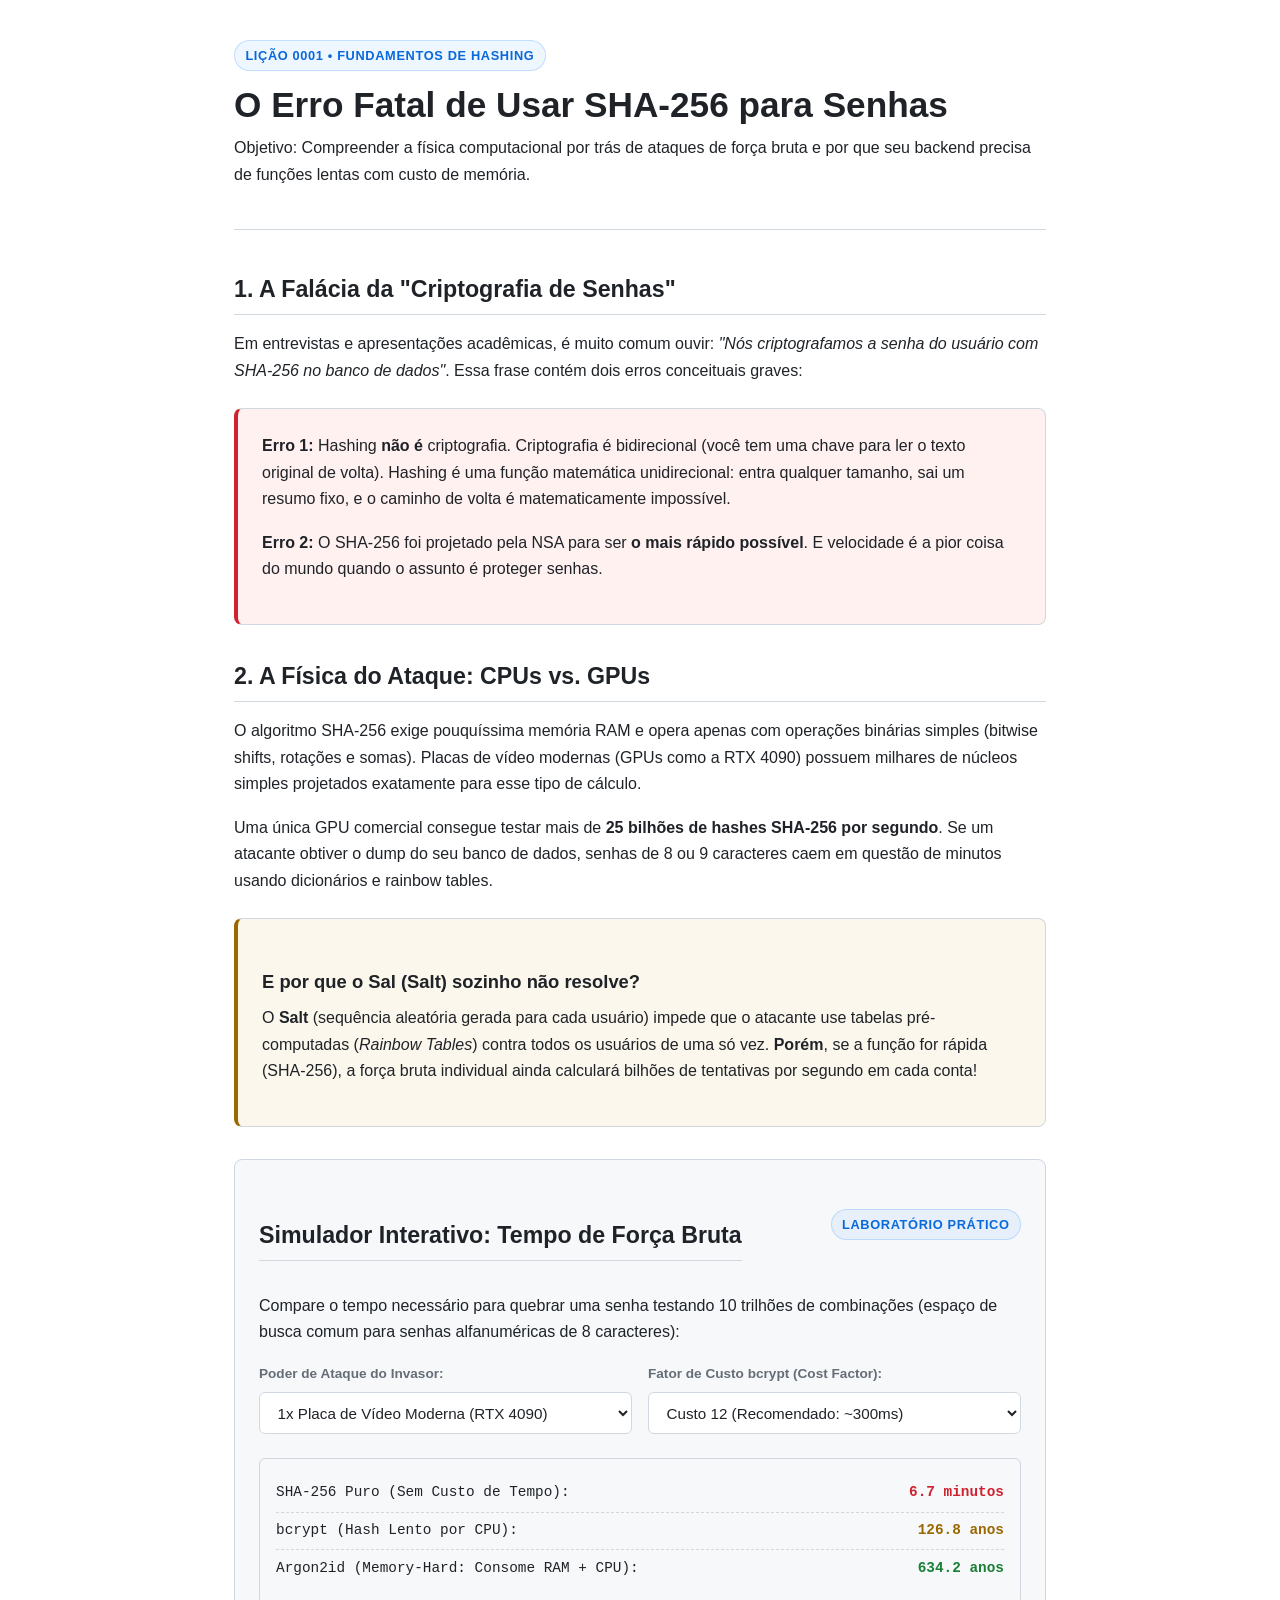
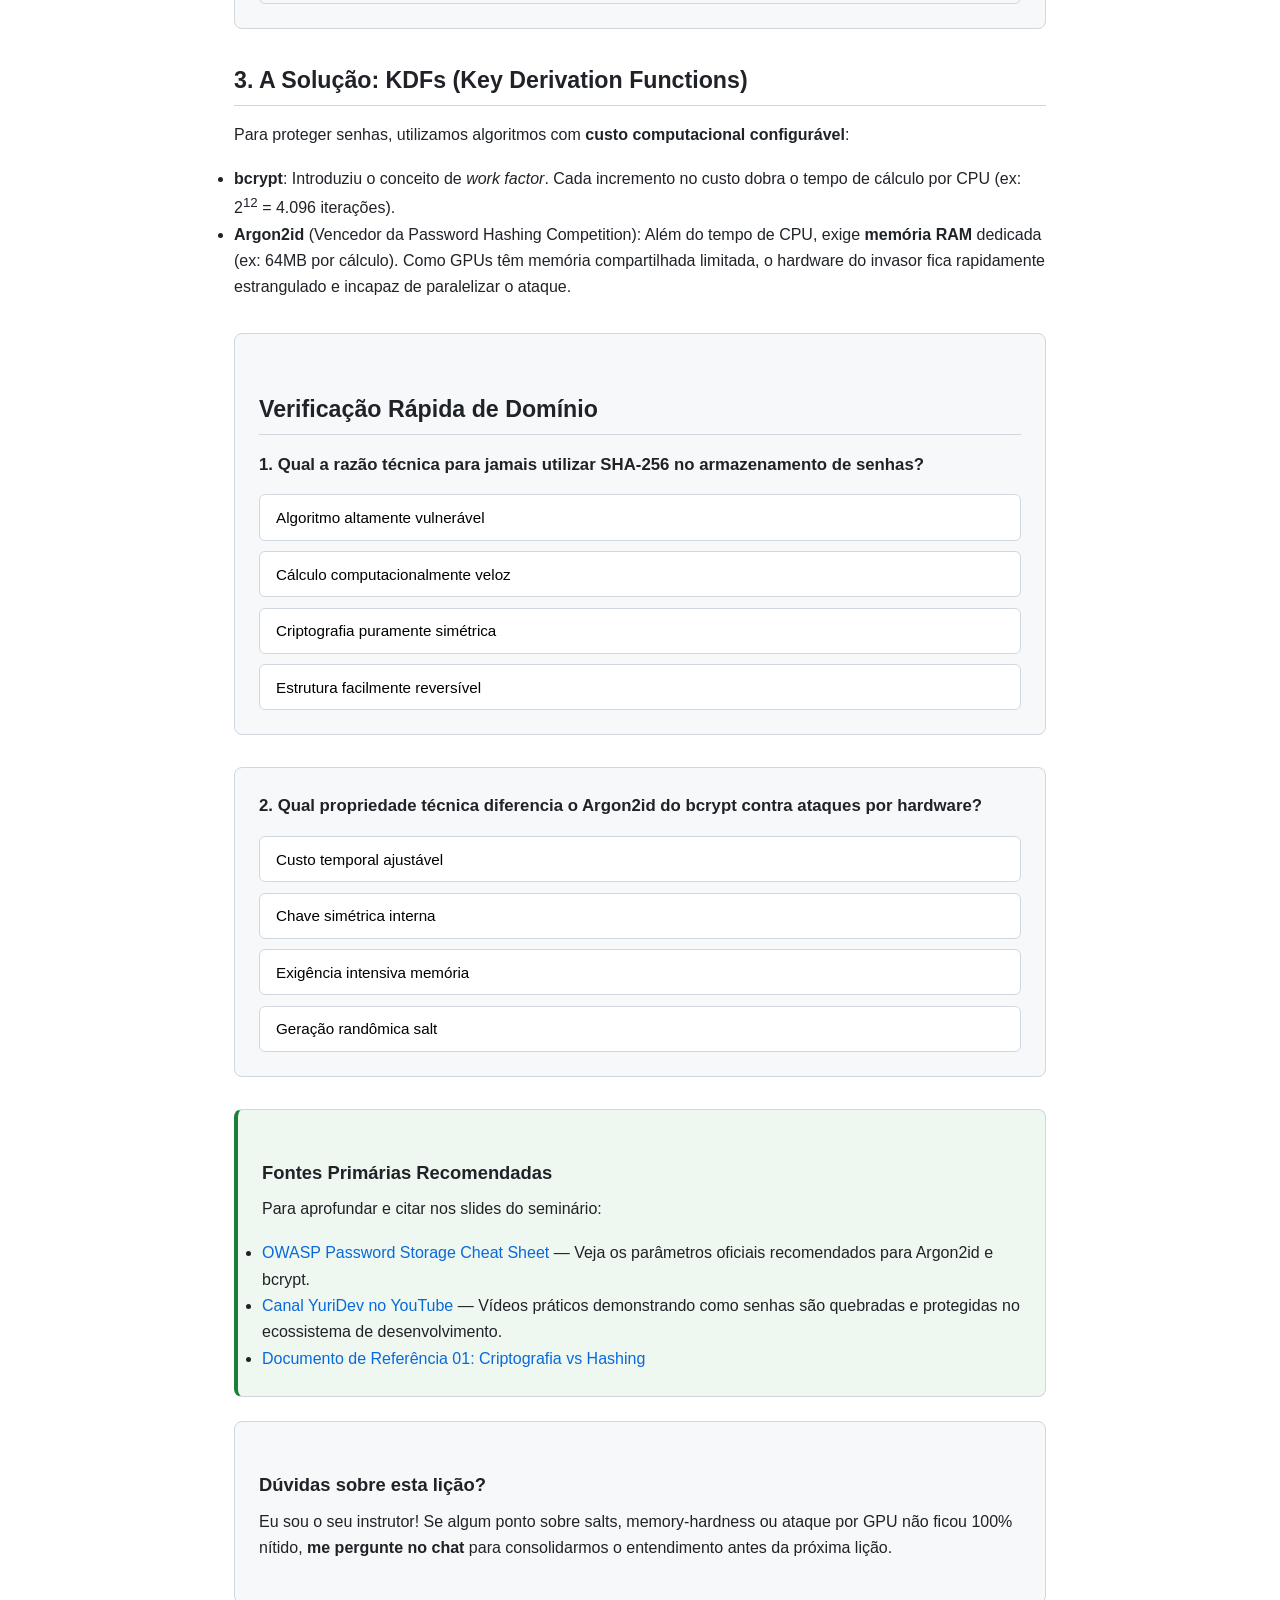
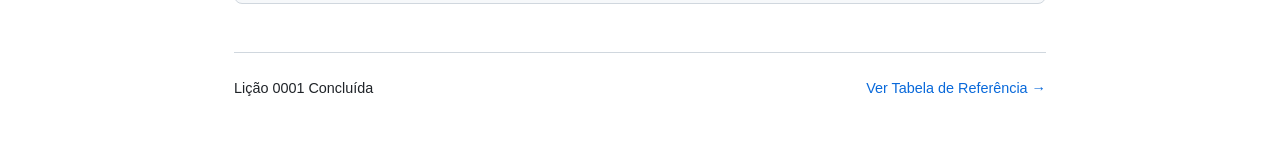
==== lessons/0001-o-erro-fatal-do-sha256.html @ 40860a8c "Initial commit" ====
<!DOCTYPE html>
<html lang="pt-BR">
<head>
  <meta charset="UTF-8">
  <meta name="viewport" content="width=device-width, initial-scale=1.0">
  <title>Lição 0001: Por que o SHA-256 é um Erro Fatal para Senhas</title>
  <link rel="stylesheet" href="../assets/style.css">
</head>
<body>
  <header>
    <span class="lesson-badge">Lição 0001 • Fundamentos de Hashing</span>
    <h1>O Erro Fatal de Usar SHA-256 para Senhas</h1>
    <p>Objetivo: Compreender a física computacional por trás de ataques de força bruta e por que seu backend precisa de funções lentas com custo de memória.</p>
  </header>

  <main>
    <section>
      <h2>1. A Falácia da "Criptografia de Senhas"</h2>
      <p>Em entrevistas e apresentações acadêmicas, é muito comum ouvir: <em>"Nós criptografamos a senha do usuário com SHA-256 no banco de dados"</em>. Essa frase contém dois erros conceituais graves:</p>
      
      <div class="card alert-danger">
        <p><strong>Erro 1:</strong> Hashing <strong>não é</strong> criptografia. Criptografia é bidirecional (você tem uma chave para ler o texto original de volta). Hashing é uma função matemática unidirecional: entra qualquer tamanho, sai um resumo fixo, e o caminho de volta é matematicamente impossível.</p>
        <p><strong>Erro 2:</strong> O SHA-256 foi projetado pela NSA para ser <strong>o mais rápido possível</strong>. E velocidade é a pior coisa do mundo quando o assunto é proteger senhas.</p>
      </div>
    </section>

    <section>
      <h2>2. A Física do Ataque: CPUs vs. GPUs</h2>
      <p>O algoritmo SHA-256 exige pouquíssima memória RAM e opera apenas com operações binárias simples (bitwise shifts, rotações e somas). Placas de vídeo modernas (GPUs como a RTX 4090) possuem milhares de núcleos simples projetados exatamente para esse tipo de cálculo.</p>
      
      <p>Uma única GPU comercial consegue testar mais de <strong>25 bilhões de hashes SHA-256 por segundo</strong>. Se um atacante obtiver o dump do seu banco de dados, senhas de 8 ou 9 caracteres caem em questão de minutos usando dicionários e rainbow tables.</p>

      <div class="card alert-warning">
        <h3>E por que o Sal (Salt) sozinho não resolve?</h3>
        <p>O <strong>Salt</strong> (sequência aleatória gerada para cada usuário) impede que o atacante use tabelas pré-computadas (<em>Rainbow Tables</em>) contra todos os usuários de uma só vez. <strong>Porém</strong>, se a função for rápida (SHA-256), a força bruta individual ainda calculará bilhões de tentativas por segundo em cada conta!</p>
      </div>
    </section>

    <!-- Simulador Interativo -->
    <section class="simulator">
      <div class="simulator-header">
        <h2>Simulador Interativo: Tempo de Força Bruta</h2>
        <span class="lesson-badge">Laboratório Prático</span>
      </div>
      <p>Compare o tempo necessário para quebrar uma senha testando 10 trilhões de combinações (espaço de busca comum para senhas alfanuméricas de 8 caracteres):</p>

      <div class="simulator-controls">
        <div class="form-group">
          <label for="hardware-select">Poder de Ataque do Invasor:</label>
          <select id="hardware-select">
            <option value="1">1x Placa de Vídeo Moderna (RTX 4090)</option>
            <option value="8">Rig com 8x GPUs RTX 4090</option>
            <option value="64">Cluster Profissional (64 GPUs em Nuvem)</option>
          </select>
        </div>
        <div class="form-group">
          <label for="cost-factor">Fator de Custo bcrypt (Cost Factor):</label>
          <select id="cost-factor">
            <option value="10">Custo 10 (Mais rápido: ~100ms)</option>
            <option value="12" selected>Custo 12 (Recomendado: ~300ms)</option>
            <option value="14">Custo 14 (Servidores potentes: ~1.2s)</option>
          </select>
        </div>
      </div>

      <div class="sim-output">
        <div class="sim-metric">
          <span>SHA-256 Puro (Sem Custo de Tempo):</span>
          <strong id="sha-result" style="color: var(--danger)">Calculando...</strong>
        </div>
        <div class="sim-metric">
          <span>bcrypt (Hash Lento por CPU):</span>
          <strong id="bcrypt-result" style="color: var(--warning)">Calculando...</strong>
        </div>
        <div class="sim-metric">
          <span>Argon2id (Memory-Hard: Consome RAM + CPU):</span>
          <strong id="argon-result" style="color: var(--success)">Calculando...</strong>
        </div>
      </div>
    </section>

    <section>
      <h2>3. A Solução: KDFs (Key Derivation Functions)</h2>
      <p>Para proteger senhas, utilizamos algoritmos com <strong>custo computacional configurável</strong>:</p>
      <ul>
        <li><strong>bcrypt</strong>: Introduziu o conceito de <em>work factor</em>. Cada incremento no custo dobra o tempo de cálculo por CPU (ex: 2<sup>12</sup> = 4.096 iterações).</li>
        <li><strong>Argon2id</strong> (Vencedor da Password Hashing Competition): Além do tempo de CPU, exige <strong>memória RAM</strong> dedicada (ex: 64MB por cálculo). Como GPUs têm memória compartilhada limitada, o hardware do invasor fica rapidamente estrangulado e incapaz de paralelizar o ataque.</li>
      </ul>
    </section>

    <!-- Quiz Interativo -->
    <section class="quiz-widget" id="quiz-1">
      <h2>Verificação Rápida de Domínio</h2>
      <p class="quiz-question">1. Qual a razão técnica para jamais utilizar SHA-256 no armazenamento de senhas?</p>
      <div class="quiz-options">
        <button class="quiz-option" data-correct="false">Algoritmo altamente vulnerável</button>
        <button class="quiz-option" data-correct="true">Cálculo computacionalmente veloz</button>
        <button class="quiz-option" data-correct="false">Criptografia puramente simétrica</button>
        <button class="quiz-option" data-correct="false">Estrutura facilmente reversível</button>
      </div>
      <div class="quiz-feedback" id="quiz-feedback-1"></div>
    </section>

    <section class="quiz-widget" id="quiz-2">
      <p class="quiz-question">2. Qual propriedade técnica diferencia o Argon2id do bcrypt contra ataques por hardware?</p>
      <div class="quiz-options">
        <button class="quiz-option" data-correct="false">Custo temporal ajustável</button>
        <button class="quiz-option" data-correct="false">Chave simétrica interna</button>
        <button class="quiz-option" data-correct="true">Exigência intensiva memória</button>
        <button class="quiz-option" data-correct="false">Geração randômica salt</button>
      </div>
      <div class="quiz-feedback" id="quiz-feedback-2"></div>
    </section>

    <section class="card alert-success">
      <h3>Fontes Primárias Recomendadas</h3>
      <p>Para aprofundar e citar nos slides do seminário:</p>
      <ul>
        <li><a href="https://cheatsheetseries.owasp.org/cheatsheets/Password_Storage_Cheat_Sheet.html" target="_blank" rel="noopener">OWASP Password Storage Cheat Sheet</a> — Veja os parâmetros oficiais recomendados para Argon2id e bcrypt.</li>
        <li><a href="https://www.youtube.com/@YuriDev" target="_blank" rel="noopener">Canal YuriDev no YouTube</a> — Vídeos práticos demonstrando como senhas são quebradas e protegidas no ecossistema de desenvolvimento.</li>
        <li><a href="../reference/01-hashing-vs-criptografia.html">Documento de Referência 01: Criptografia vs Hashing</a></li>
      </ul>
    </section>

    <section class="card">
      <h3>Dúvidas sobre esta lição?</h3>
      <p>Eu sou o seu instrutor! Se algum ponto sobre salts, memory-hardness ou ataque por GPU não ficou 100% nítido, <strong>me pergunte no chat</strong> para consolidarmos o entendimento antes da próxima lição.</p>
    </section>
  </main>

  <footer class="nav-footer">
    <span>Lição 0001 Concluída</span>
    <a href="../reference/01-hashing-vs-criptografia.html">Ver Tabela de Referência →</a>
  </footer>

  <script>
    // Simulator Logic
    const combinations = 10000000000000; // 10 trilhões
    const hardwareSelect = document.getElementById('hardware-select');
    const costFactorSelect = document.getElementById('cost-factor');

    function updateSimulator() {
      const gpus = parseInt(hardwareSelect.value, 10);
      const cost = parseInt(costFactorSelect.value, 10);

      // SHA-256: ~25 bilhões hashes/seg por RTX 4090
      const shaSpeed = 25000000000 * gpus;
      const shaSeconds = combinations / shaSpeed;
      document.getElementById('sha-result').textContent = formatTime(shaSeconds);

      // bcrypt: ~10.000 h/s em cost 10 para 1 GPU, divide por 2 a cada aumento de custo
      const baseBcrypt = 10000 * Math.pow(2, 10 - cost) * gpus;
      const bcryptSeconds = combinations / baseBcrypt;
      document.getElementById('bcrypt-result').textContent = formatTime(bcryptSeconds);

      // Argon2id: memória de GPU esgota, velocidade drasticamente menor (~500 h/s com 64MB)
      const baseArgon = 500 * gpus;
      const argonSeconds = combinations / baseArgon;
      document.getElementById('argon-result').textContent = formatTime(argonSeconds);
    }

    function formatTime(sec) {
      if (sec < 60) return `${sec.toFixed(1)} segundos (instantâneo)`;
      if (sec < 3600) return `${(sec / 60).toFixed(1)} minutos`;
      if (sec < 86400) return `${(sec / 3600).toFixed(1)} horas`;
      if (sec < 31536000) return `${(sec / 86400).toFixed(1)} dias`;
      const anos = sec / 31536000;
      if (anos > 1000) return `${(anos / 1000).toFixed(1)} milênios (inviável)`;
      return `${anos.toFixed(1)} anos`;
    }

    hardwareSelect.addEventListener('change', updateSimulator);
    costFactorSelect.addEventListener('change', updateSimulator);
    updateSimulator();

    // Quiz Logic
    function setupQuiz(quizId, feedbackId) {
      const container = document.getElementById(quizId);
      const feedback = document.getElementById(feedbackId);
      const buttons = container.querySelectorAll('.quiz-option');

      buttons.forEach(btn => {
        btn.addEventListener('click', () => {
          buttons.forEach(b => {
            b.disabled = true;
            if (b.dataset.correct === "true") b.classList.add('correct');
          });

          if (btn.dataset.correct === "true") {
            feedback.style.display = 'block';
            feedback.className = 'quiz-feedback alert-success';
            feedback.innerHTML = '<strong>Correto!</strong> O cálculo veloz permite testar bilhões de possibilidades por segundo em GPUs.';
          } else {
            btn.classList.add('incorrect');
            feedback.style.display = 'block';
            feedback.className = 'quiz-feedback alert-danger';
            feedback.innerHTML = '<strong>Incorreto.</strong> O problema do SHA-256 para senhas é a sua velocidade extrema de processamento, facilitando força bruta.';
          }
        });
      });
    }

    setupQuiz('quiz-1', 'quiz-feedback-1');

    // Quiz 2 feedback override
    const container2 = document.getElementById('quiz-2');
    const feedback2 = document.getElementById('quiz-feedback-2');
    const buttons2 = container2.querySelectorAll('.quiz-option');
    buttons2.forEach(btn => {
      btn.addEventListener('click', () => {
        buttons2.forEach(b => {
          b.disabled = true;
          if (b.dataset.correct === "true") b.classList.add('correct');
        });
        if (btn.dataset.correct === "true") {
          feedback2.style.display = 'block';
          feedback2.className = 'quiz-feedback alert-success';
          feedback2.innerHTML = '<strong>Correto!</strong> O Argon2id força o consumo de memória RAM, inviabilizando a paralelização em placas de vídeo.';
        } else {
          btn.classList.add('incorrect');
          feedback2.style.display = 'block';
          feedback2.className = 'quiz-feedback alert-danger';
          feedback2.innerHTML = '<strong>Incorreto.</strong> A grande inovação do Argon2id é ser memory-hard (exigir muita memória física por tentativa).';
        }
      });
    });
  </script>
</body>
</html>
---- assets/style.css ----
/* Tufte-inspired clean modern stylesheet for interactive lessons */
:root {
  --bg: #0d1117;
  --text: #e6edf3;
  --text-muted: #8b949e;
  --card-bg: #161b22;
  --card-border: #30363d;
  --accent: #58a6ff;
  --accent-hover: #1f6feb;
  --success: #2ea043;
  --danger: #f85149;
  --warning: #d29922;
  --code-bg: #0b0e14;
  --font-sans: -apple-system, BlinkMacSystemFont, "Segoe UI", Roboto, Helvetica, Arial, sans-serif;
  --font-mono: ui-monospace, SFMono-Regular, "SF Mono", Menlo, Consolas, "Liberation Mono", monospace;
}

@media (prefers-color-scheme: light) {
  :root {
    --bg: #ffffff;
    --text: #1f2328;
    --text-muted: #656d76;
    --card-bg: #f6f8fa;
    --card-border: #d0d7de;
    --accent: #0969da;
    --accent-hover: #0550ae;
    --success: #1a7f37;
    --danger: #cf222e;
    --warning: #9a6700;
    --code-bg: #f6f8fa;
  }
}

* {
  box-sizing: border-box;
  margin: 0;
  padding: 0;
}

body {
  font-family: var(--font-sans);
  background-color: var(--bg);
  color: var(--text);
  line-height: 1.65;
  padding: 2.5rem 1.5rem;
  max-width: 860px;
  margin: 0 auto;
}

header {
  margin-bottom: 2.5rem;
  padding-bottom: 1.5rem;
  border-bottom: 1px solid var(--card-border);
}

.lesson-badge {
  display: inline-block;
  padding: 0.25rem 0.65rem;
  font-size: 0.8rem;
  font-weight: 600;
  color: var(--accent);
  background: rgba(88, 166, 255, 0.1);
  border: 1px solid rgba(88, 166, 255, 0.3);
  border-radius: 999px;
  margin-bottom: 0.75rem;
  text-transform: uppercase;
  letter-spacing: 0.05em;
}

h1 {
  font-size: 2.2rem;
  font-weight: 700;
  line-height: 1.25;
  margin-bottom: 0.5rem;
}

h2 {
  font-size: 1.45rem;
  font-weight: 600;
  margin: 2rem 0 1rem;
  padding-bottom: 0.35rem;
  border-bottom: 1px solid var(--card-border);
}

h3 {
  font-size: 1.15rem;
  font-weight: 600;
  margin: 1.5rem 0 0.5rem;
}

p {
  margin-bottom: 1.1rem;
}

strong {
  color: var(--text);
}

a {
  color: var(--accent);
  text-decoration: none;
}

a:hover {
  text-decoration: underline;
}

code {
  font-family: var(--font-mono);
  font-size: 0.88em;
  background: var(--code-bg);
  padding: 0.2em 0.4em;
  border-radius: 4px;
  border: 1px solid var(--card-border);
}

pre {
  background: var(--code-bg);
  border: 1px solid var(--card-border);
  border-radius: 6px;
  padding: 1rem;
  overflow-x: auto;
  margin: 1.25rem 0;
}

pre code {
  background: none;
  padding: 0;
  border: none;
}

.card {
  background: var(--card-bg);
  border: 1px solid var(--card-border);
  border-radius: 8px;
  padding: 1.5rem;
  margin: 1.5rem 0;
}

.alert-warning {
  border-left: 4px solid var(--warning);
  background: rgba(210, 153, 34, 0.08);
}

.alert-danger {
  border-left: 4px solid var(--danger);
  background: rgba(248, 81, 73, 0.08);
}

.alert-success {
  border-left: 4px solid var(--success);
  background: rgba(46, 160, 67, 0.08);
}

/* Interactive Simulator */
.simulator {
  background: var(--card-bg);
  border: 1px solid var(--card-border);
  border-radius: 8px;
  padding: 1.5rem;
  margin: 2rem 0;
}

.simulator-header {
  display: flex;
  justify-content: space-between;
  align-items: center;
  margin-bottom: 1rem;
}

.simulator-controls {
  display: grid;
  grid-template-columns: 1fr;
  gap: 1rem;
  margin-bottom: 1.5rem;
}

@media (min-width: 600px) {
  .simulator-controls {
    grid-template-columns: 1fr 1fr;
  }
}

.form-group label {
  display: block;
  font-size: 0.85rem;
  font-weight: 600;
  margin-bottom: 0.4rem;
  color: var(--text-muted);
}

.form-group input, .form-group select {
  width: 100%;
  padding: 0.65rem 0.85rem;
  border-radius: 6px;
  border: 1px solid var(--card-border);
  background: var(--bg);
  color: var(--text);
  font-size: 0.95rem;
  font-family: inherit;
}

.sim-output {
  background: var(--code-bg);
  border: 1px solid var(--card-border);
  border-radius: 6px;
  padding: 1rem;
  font-family: var(--font-mono);
  font-size: 0.9rem;
  margin-top: 1rem;
}

.sim-metric {
  display: flex;
  justify-content: space-between;
  padding: 0.4rem 0;
  border-bottom: 1px dashed var(--card-border);
}

.sim-metric:last-child {
  border-bottom: none;
}

/* Interactive Quiz */
.quiz-widget {
  background: var(--card-bg);
  border: 1px solid var(--card-border);
  border-radius: 8px;
  padding: 1.5rem;
  margin: 2rem 0;
}

.quiz-question {
  font-weight: 600;
  font-size: 1.05rem;
  margin-bottom: 1rem;
}

.quiz-options {
  display: flex;
  flex-direction: column;
  gap: 0.65rem;
}

.quiz-option {
  padding: 0.85rem 1rem;
  border-radius: 6px;
  border: 1px solid var(--card-border);
  background: var(--bg);
  cursor: pointer;
  transition: all 0.15s ease;
  font-size: 0.95rem;
  text-align: left;
}

.quiz-option:hover {
  border-color: var(--accent);
  background: rgba(88, 166, 255, 0.05);
}

.quiz-option.correct {
  border-color: var(--success);
  background: rgba(46, 160, 67, 0.15);
  color: var(--text);
  font-weight: 600;
}

.quiz-option.incorrect {
  border-color: var(--danger);
  background: rgba(248, 81, 73, 0.15);
  color: var(--text);
}

.quiz-feedback {
  margin-top: 1rem;
  padding: 0.75rem 1rem;
  border-radius: 6px;
  display: none;
  font-size: 0.9rem;
}

.nav-footer {
  margin-top: 3rem;
  padding-top: 1.5rem;
  border-top: 1px solid var(--card-border);
  display: flex;
  justify-content: space-between;
  align-items: center;
  font-size: 0.9rem;
}
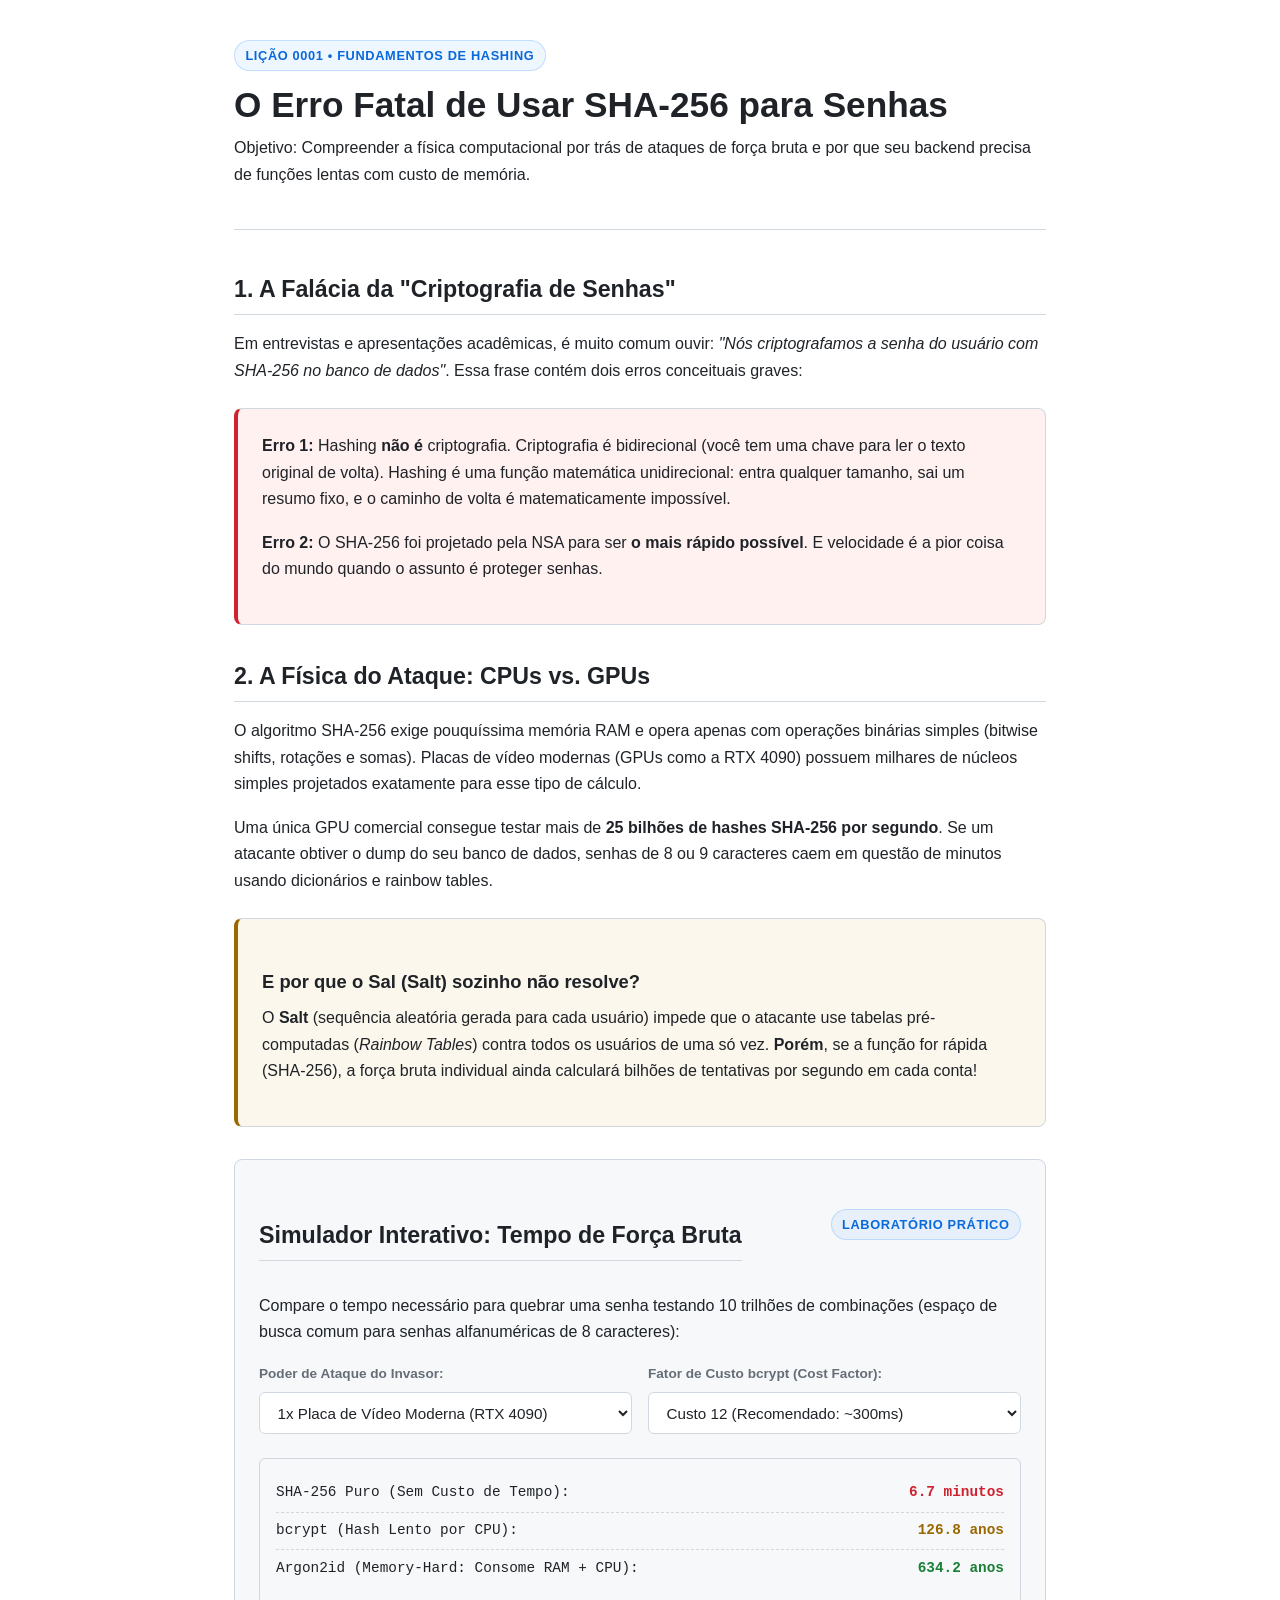
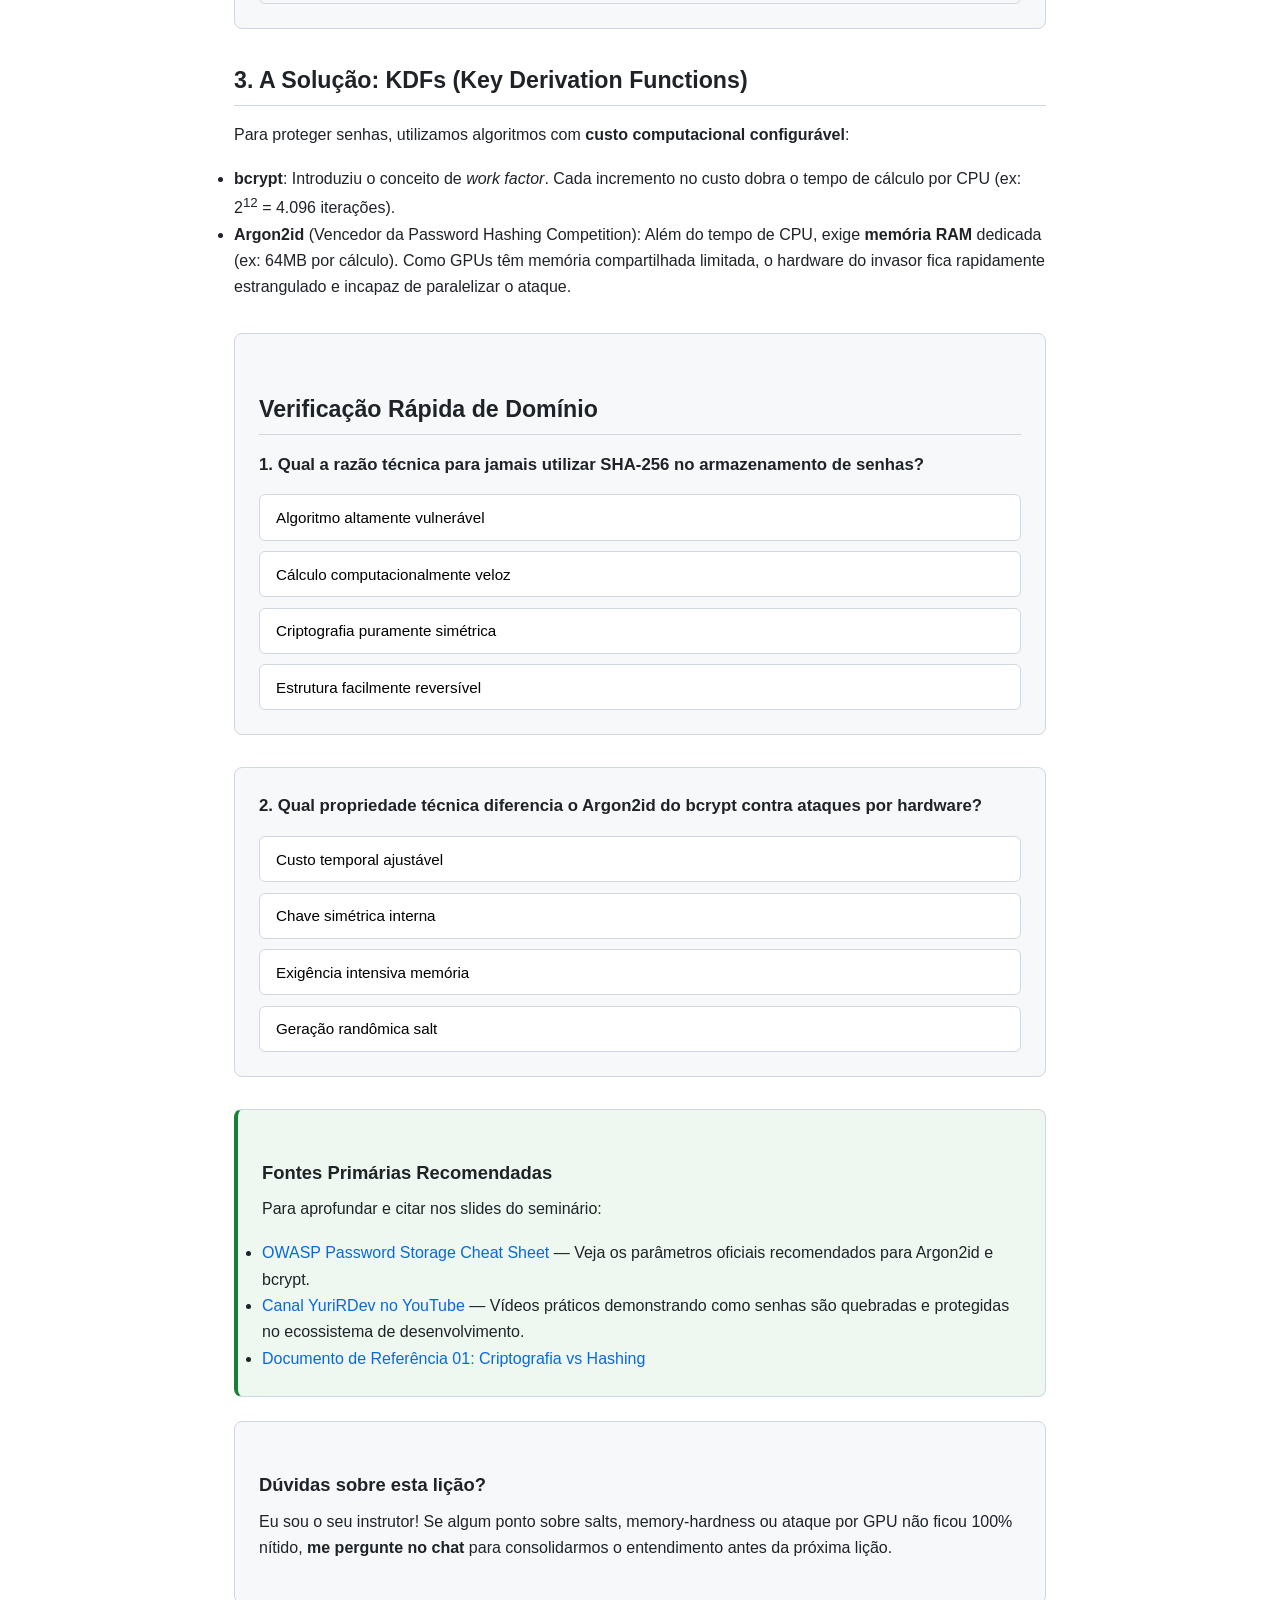
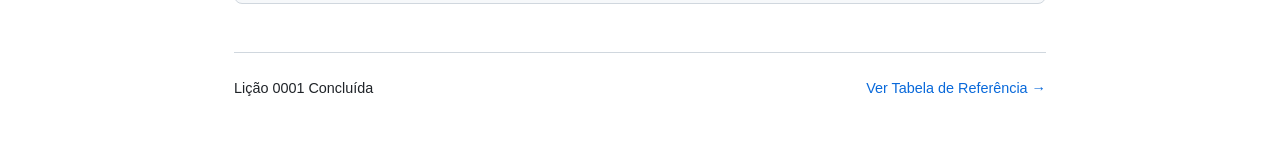
==== commit 70e1e279: "feat(lessons): add lesson 0002 on bcrypt and argon2 anatomy with acronyms dictionary" ====
--- a/lessons/0001-o-erro-fatal-do-sha256.html
+++ b/lessons/0001-o-erro-fatal-do-sha256.html
@@ -117,7 +117,7 @@
       <p>Para aprofundar e citar nos slides do seminário:</p>
       <ul>
         <li><a href="https://cheatsheetseries.owasp.org/cheatsheets/Password_Storage_Cheat_Sheet.html" target="_blank" rel="noopener">OWASP Password Storage Cheat Sheet</a> — Veja os parâmetros oficiais recomendados para Argon2id e bcrypt.</li>
-        <li><a href="https://www.youtube.com/@YuriDev" target="_blank" rel="noopener">Canal YuriDev no YouTube</a> — Vídeos práticos demonstrando como senhas são quebradas e protegidas no ecossistema de desenvolvimento.</li>
+        <li><a href="https://www.youtube.com/@YuriRDev" target="_blank" rel="noopener">Canal YuriRDev no YouTube</a> — Vídeos práticos demonstrando como senhas são quebradas e protegidas no ecossistema de desenvolvimento.</li>
         <li><a href="../reference/01-hashing-vs-criptografia.html">Documento de Referência 01: Criptografia vs Hashing</a></li>
       </ul>
     </section>
